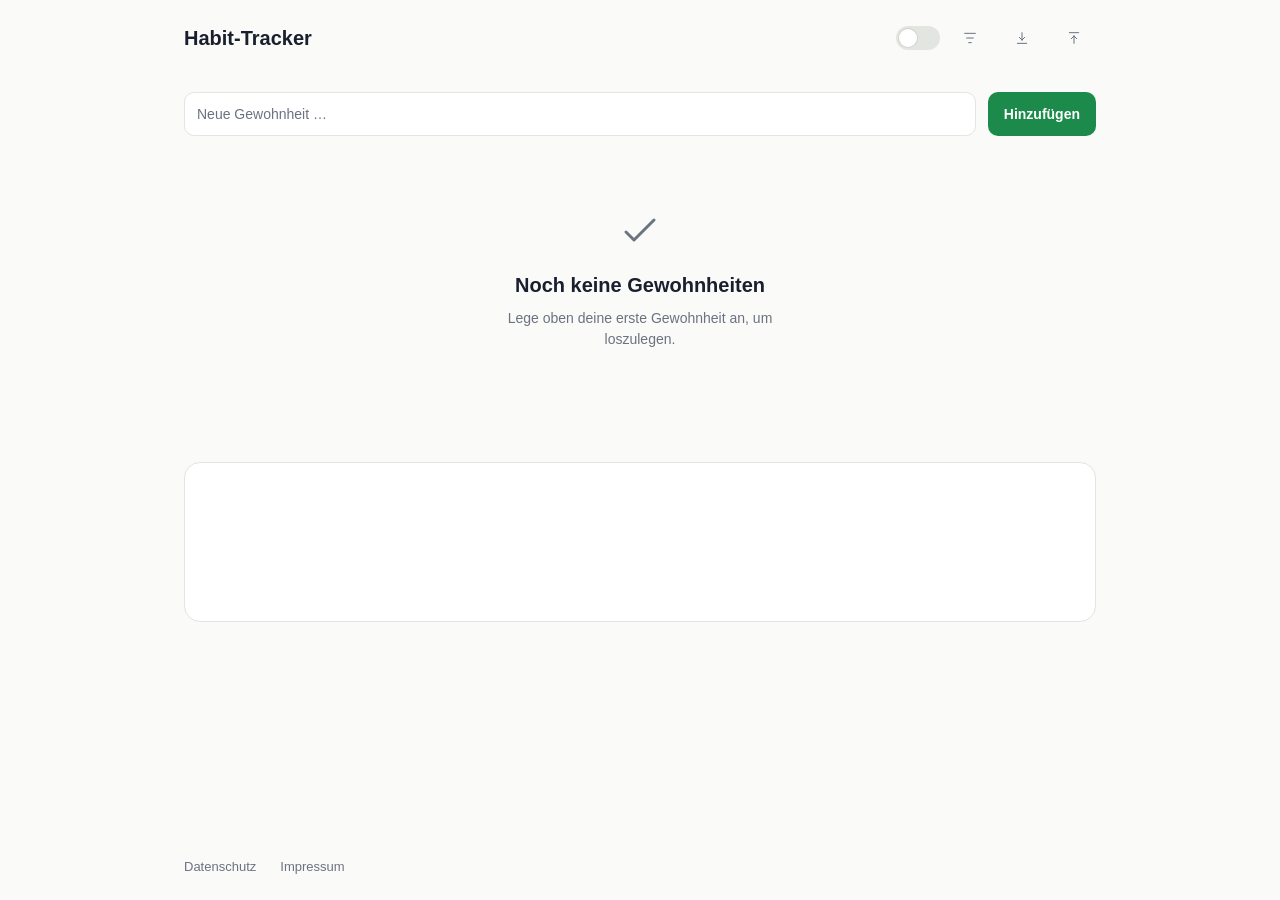
==== index.html @ 61e8c781 "feat: Laufendes Skeleton mit Daten- und Modulverträgen erstellen Closes #2" ====
<!DOCTYPE html>
<html lang="de">
<head>
  <meta charset="UTF-8">
  <meta name="viewport" content="width=device-width, initial-scale=1.0">
  <title>Habit-Tracker</title>
  <link rel="stylesheet" href="css/styles.css">
</head>
<body>
  <header class="app-header">
    <h1 class="app-title">Habit-Tracker</h1>
    <div class="header-actions">
      <button id="theme-toggle" class="toggle-switch" type="button" role="switch" aria-checked="false" aria-label="Dark Mode umschalten">
        <span class="toggle-switch-thumb"></span>
      </button>
      <button id="filter-toggle" class="icon-btn" type="button" aria-label="Archivansicht umschalten">
        <svg viewBox="0 0 24 24" width="16" height="16" fill="none" stroke="currentColor" stroke-width="1.5" stroke-linecap="round" stroke-linejoin="round" aria-hidden="true">
          <path d="M4 5h16M7 12h10M10 19h4"></path>
        </svg>
      </button>
      <button id="export-btn" class="icon-btn" type="button" aria-label="Daten exportieren">
        <svg viewBox="0 0 24 24" width="16" height="16" fill="none" stroke="currentColor" stroke-width="1.5" stroke-linecap="round" stroke-linejoin="round" aria-hidden="true">
          <path d="M12 4v11m0 0l-4-4m4 4l4-4M5 20h14"></path>
        </svg>
      </button>
      <button id="import-btn" class="icon-btn" type="button" aria-label="Daten importieren">
        <svg viewBox="0 0 24 24" width="16" height="16" fill="none" stroke="currentColor" stroke-width="1.5" stroke-linecap="round" stroke-linejoin="round" aria-hidden="true">
          <path d="M12 20V9m0 0l-4 4m4-4l4 4M5 4h14"></path>
        </svg>
      </button>
      <input type="file" id="import-file" accept="application/json,.json" hidden>
    </div>
  </header>

  <main class="app-main">
    <form id="habit-form" class="habit-form" novalidate>
      <input type="text" id="habit-name" class="input" placeholder="Neue Gewohnheit …" maxlength="100" autocomplete="off">
      <button type="submit" class="btn btn-primary">Hinzufügen</button>
    </form>

    <div id="habit-list" class="habit-list">
      <div id="empty-state" class="empty-state">
        <div class="empty-state-icon" aria-hidden="true">
          <svg viewBox="0 0 24 24" width="48" height="48" fill="none" stroke="currentColor" stroke-width="1.5" stroke-linecap="round" stroke-linejoin="round">
            <path d="M5 12l4 4L19 6"></path>
          </svg>
        </div>
        <h2 class="empty-state-heading">Noch keine Gewohnheiten</h2>
        <p class="empty-state-text">Lege oben deine erste Gewohnheit an, um loszulegen.</p>
      </div>
      <div class="habit-grid"></div>
      <div class="habit-stats"></div>
      <canvas class="habit-chart" aria-label="Acht-Wochen-Balkendiagramm"></canvas>
    </div>
  </main>

  <footer class="app-footer">
    <a href="datenschutz.html">Datenschutz</a>
    <a href="impressum.html">Impressum</a>
  </footer>

  <script src="js/store.js"></script>
  <script src="js/dates.js"></script>
  <script src="js/habits.js"></script>
  <script src="js/ui.js"></script>
  <script src="js/grid.js"></script>
  <script src="js/stats.js"></script>
  <script src="js/chart.js"></script>
  <script src="js/archive.js"></script>
  <script src="js/theme.js"></script>
  <script src="js/transfer.js"></script>
  <script src="js/app.js"></script>
</body>
</html>
---- css/styles.css ----
/* ==========================================================================
   Habit-Tracker — Designsystem
   Tokens aus DESIGN.md (bindend). Kurz-Aliase (--bg, --text, --card, --accent)
   verweisen auf die kanonischen --color-* Token.
   ========================================================================== */

:root {
  /* Farben (hell) */
  --color-bg: #FAFAF8;
  --color-fg: #1A1F2E;
  --color-accent: #1B8A4B;
  --color-border: #E3E5E1;
  --color-muted: #6B7280;
  --color-surface: #FFFFFF;
  --color-danger: #DC2626;
  --color-bg_dark: #10131A;
  --color-fg_dark: #E7EAF0;
  --color-accent_dark: #34D399;
  --color-border_dark: #2A2F3A;
  --color-muted_dark: #8A94A6;
  --color-surface_dark: #161B24;
  --color-danger_dark: #F87171;

  /* Kurz-Aliase */
  --bg: var(--color-bg);
  --text: var(--color-fg);
  --card: var(--color-surface);
  --accent: var(--color-accent);
  --border: var(--color-border);
  --muted: var(--color-muted);
  --surface: var(--color-surface);
  --danger: var(--color-danger);

  /* Spacing */
  --space-0: 4px;
  --space-1: 8px;
  --space-2: 12px;
  --space-3: 16px;
  --space-4: 24px;
  --space-5: 32px;
  --space-6: 48px;

  /* Radii */
  --radius-sm: 6px;
  --radius-md: 10px;
  --radius-lg: 16px;
  --radius-pill: 999px;

  /* Typografie */
  --font-family: -apple-system, BlinkMacSystemFont, 'Segoe UI', Roboto, 'Helvetica Neue', Arial, sans-serif;
  --heading-weight: 600;
  --body-weight: 400;
}

[data-theme='dark'] {
  --bg: var(--color-bg_dark);
  --text: var(--color-fg_dark);
  --card: var(--color-surface_dark);
  --accent: var(--color-accent_dark);
  --border: var(--color-border_dark);
  --muted: var(--color-muted_dark);
  --surface: var(--color-surface_dark);
  --danger: var(--color-danger_dark);
}

/* ==========================================================================
   Basis
   ========================================================================== */

* {
  box-sizing: border-box;
}

html {
  -webkit-text-size-adjust: 100%;
}

body {
  margin: 0;
  font-family: var(--font-family);
  font-weight: var(--body-weight);
  font-size: 14px;
  line-height: 1.5;
  color: var(--text);
  background: var(--bg);
  min-height: 100vh;
  display: flex;
  flex-direction: column;
}

a {
  color: var(--accent);
  text-decoration: none;
}

a:hover {
  text-decoration: underline;
}

.app-main {
  flex: 1 0 auto;
  width: 100%;
  max-width: 960px;
  margin: 0 auto;
  padding: var(--space-3);
}

/* ==========================================================================
   Header
   ========================================================================== */

.app-header {
  width: 100%;
  max-width: 960px;
  margin: 0 auto;
  padding: var(--space-3);
  display: flex;
  align-items: center;
  justify-content: space-between;
  flex-wrap: wrap;
  gap: var(--space-2);
}

.app-title {
  margin: 0;
  font-size: 20px;
  font-weight: var(--heading-weight);
  color: var(--text);
}

.header-actions {
  display: flex;
  align-items: center;
  gap: var(--space-1);
}

/* ==========================================================================
   Footer
   ========================================================================== */

.app-footer {
  width: 100%;
  max-width: 960px;
  margin: 0 auto;
  padding: var(--space-4) var(--space-3);
  display: flex;
  gap: var(--space-4);
  color: var(--muted);
  font-size: 13px;
}

.app-footer a {
  color: var(--muted);
}

.app-footer a:hover {
  color: var(--text);
}

/* ==========================================================================
   Buttons
   ========================================================================== */

.btn {
  display: inline-flex;
  align-items: center;
  justify-content: center;
  gap: var(--space-1);
  padding: 10px 16px;
  min-height: 44px;
  border-radius: var(--radius-md);
  font-weight: var(--heading-weight);
  font-size: 14px;
  font-family: inherit;
  cursor: pointer;
  border: none;
  transition: background 150ms ease, transform 150ms ease;
}

.btn:focus-visible {
  outline: 2px solid #2563EB;
  outline-offset: 2px;
}

.btn:disabled {
  opacity: 0.45;
  cursor: not-allowed;
}

.btn-primary {
  background: var(--color-accent);
  color: #FFFFFF;
}

.btn-primary:hover {
  background: #15703B;
}

.btn-primary:active {
  background: #125F32;
  transform: translateY(1px);
}

[data-theme='dark'] .btn-primary {
  background: var(--color-accent_dark);
  color: #10131A;
}

[data-theme='dark'] .btn-primary:hover {
  background: #5FE0B0;
}

.btn-secondary {
  background: var(--surface);
  border: 1px solid var(--border);
  color: var(--text);
}

.btn-secondary:hover {
  background: var(--bg);
  border-color: #C6C9C4;
}

.btn-secondary:active {
  transform: translateY(1px);
}

[data-theme='dark'] .btn-secondary {
  background: var(--surface_dark, var(--surface));
  border-color: var(--border);
  color: var(--text);
}

[data-theme='dark'] .btn-secondary:hover {
  background: #1E242E;
}

.icon-btn {
  width: 44px;
  height: 44px;
  display: inline-flex;
  align-items: center;
  justify-content: center;
  border-radius: var(--radius-md);
  background: transparent;
  border: none;
  color: var(--muted);
  font-size: 16px;
  cursor: pointer;
  transition: background 150ms ease, transform 150ms ease;
}

.icon-btn:hover {
  background: var(--bg);
  color: var(--text);
}

.icon-btn:active {
  transform: scale(0.97);
}

.icon-btn:focus-visible {
  outline: 2px solid #2563EB;
  outline-offset: 2px;
}

[data-theme='dark'] .icon-btn:hover {
  background: #1E242E;
  color: var(--text);
}

/* ==========================================================================
   Toggle-Switch (Dark Mode)
   ========================================================================== */

.toggle-switch {
  width: 44px;
  height: 24px;
  border-radius: var(--radius-pill);
  border: none;
  background: var(--border);
  position: relative;
  cursor: pointer;
  padding: 0;
  transition: background 150ms ease;
}

.toggle-switch:focus-visible {
  outline: 2px solid #2563EB;
  outline-offset: 2px;
}

.toggle-switch-thumb {
  position: absolute;
  width: 18px;
  height: 18px;
  border-radius: var(--radius-pill);
  background: #FFFFFF;
  top: 3px;
  left: 3px;
  box-shadow: 0 0 0 1px rgba(16, 19, 26, 0.08);
  transition: transform 150ms ease, background 150ms ease;
}

[data-theme='dark'] .toggle-switch {
  background: var(--color-accent_dark);
}

[data-theme='dark'] .toggle-switch-thumb {
  background: #10131A;
  transform: translateX(20px);
}

/* ==========================================================================
   Input / Formular
   ========================================================================== */

.input {
  height: 44px;
  padding: 0 12px;
  border-radius: var(--radius-md);
  border: 1px solid var(--border);
  background: var(--surface);
  color: var(--text);
  font-size: 14px;
  font-family: inherit;
  width: 100%;
}

.input::placeholder {
  color: var(--muted);
}

.input:focus {
  border-color: var(--color-accent);
  box-shadow: 0 0 0 3px rgba(27, 138, 75, 0.18);
  outline: none;
}

[data-theme='dark'] .input:focus {
  border-color: var(--color-accent_dark);
  box-shadow: 0 0 0 3px rgba(52, 211, 153, 0.18);
}

.habit-form {
  display: flex;
  gap: var(--space-2);
  margin-bottom: var(--space-4);
}

.habit-form .input {
  flex: 1;
}

/* ==========================================================================
   Habit-Liste / Karten
   ========================================================================== */

.habit-list {
  display: flex;
  flex-direction: column;
  gap: var(--space-3);
}

.habit-grid {
  display: flex;
  flex-direction: column;
  gap: var(--space-3);
}

.habit-stats {
  display: flex;
  flex-wrap: wrap;
  gap: var(--space-3);
}

.habit-chart {
  width: 100%;
  height: 160px;
  display: block;
  background: var(--surface);
  border: 1px solid var(--border);
  border-radius: var(--radius-lg);
}

/* ==========================================================================
   Karte
   ========================================================================== */

.card {
  background: var(--surface);
  border: 1px solid var(--border);
  border-radius: var(--radius-lg);
  padding: var(--space-3);
  box-shadow: 0 1px 2px rgba(16, 19, 26, 0.04);
}

/* ==========================================================================
   Rasterzelle (CheckCell)
   ========================================================================== */

.check-cell {
  min-width: 36px;
  min-height: 36px;
  border-radius: var(--radius-sm);
  border: 1px solid var(--border);
  background: var(--bg);
  cursor: pointer;
  display: inline-flex;
  align-items: center;
  justify-content: center;
  color: transparent;
  padding: 0;
  font-family: inherit;
  transition: border-color 150ms ease, background 150ms ease;
}

.check-cell:hover {
  border-color: var(--color-accent);
  background: rgba(27, 138, 75, 0.10);
}

.check-cell:focus-visible {
  outline: 2px solid #2563EB;
  outline-offset: 2px;
}

.check-cell.checked {
  background: var(--color-accent);
  border-color: var(--color-accent);
  color: #FFFFFF;
}

.check-cell.today {
  border: 2px solid var(--color-accent);
  background: var(--surface);
}

[data-theme='dark'] .check-cell:hover {
  background: rgba(52, 211, 153, 0.12);
}

[data-theme='dark'] .check-cell.checked {
  background: var(--color-accent_dark);
  border-color: var(--color-accent_dark);
  color: #10131A;
}

/* ==========================================================================
   Statistik
   ========================================================================== */

.stat {
  display: flex;
  align-items: baseline;
  gap: var(--space-0);
}

.stat-label {
  font-size: 12px;
  color: var(--muted);
}

.stat-value {
  font-size: 16px;
  font-weight: var(--heading-weight);
  color: var(--text);
}

/* ==========================================================================
   Segmented Control (Filter)
   ========================================================================== */

.segmented-control {
  display: inline-flex;
  background: var(--bg);
  border: 1px solid var(--border);
  border-radius: var(--radius-md);
  padding: 2px;
  gap: 2px;
}

.segmented-control .segment {
  padding: 8px 16px;
  min-height: 36px;
  border-radius: var(--radius-sm);
  font-size: 14px;
  font-family: inherit;
  color: var(--muted);
  background: transparent;
  border: none;
  cursor: pointer;
}

.segmented-control .segment.active {
  background: var(--surface);
  color: var(--text);
  font-weight: var(--heading-weight);
  box-shadow: 0 1px 2px rgba(16, 19, 26, 0.06);
}

[data-theme='dark'] .segmented-control {
  background: var(--surface);
  border-color: var(--border);
}

[data-theme='dark'] .segmented-control .segment.active {
  background: #1E242E;
  color: var(--text);
}

/* ==========================================================================
   Leerzustand
   ========================================================================== */

.empty-state {
  text-align: center;
  max-width: 360px;
  margin: var(--space-6) auto;
  padding: 0 var(--space-3);
}

.empty-state-icon {
  color: var(--muted);
  margin-bottom: var(--space-1);
}

.empty-state-heading {
  font-size: 20px;
  font-weight: var(--heading-weight);
  color: var(--text);
  margin: 0 0 var(--space-1);
}

.empty-state-text {
  font-size: 14px;
  color: var(--muted);
  margin: 0 0 var(--space-3);
}

/* ==========================================================================
   Alert (Fehlermeldung)
   ========================================================================== */

.alert {
  padding: 12px 16px;
  border-radius: var(--radius-md);
  border: 1px solid rgba(220, 38, 38, 0.30);
  background: rgba(220, 38, 38, 0.10);
  color: #B91C1C;
  font-size: 14px;
}

[data-theme='dark'] .alert {
  color: #FCA5A5;
  background: rgba(248, 113, 113, 0.12);
}

/* ==========================================================================
   Responsiv
   ========================================================================== */

@media (min-width: 640px) {
  .app-header,
  .app-main,
  .app-footer {
    padding-left: var(--space-4);
    padding-right: var(--space-4);
  }
}

@media (max-width: 639px) {
  .header-actions {
    width: 100%;
    justify-content: flex-end;
  }

  .habit-form {
    flex-direction: column;
  }

  .habit-form .btn {
    width: 100%;
  }
}
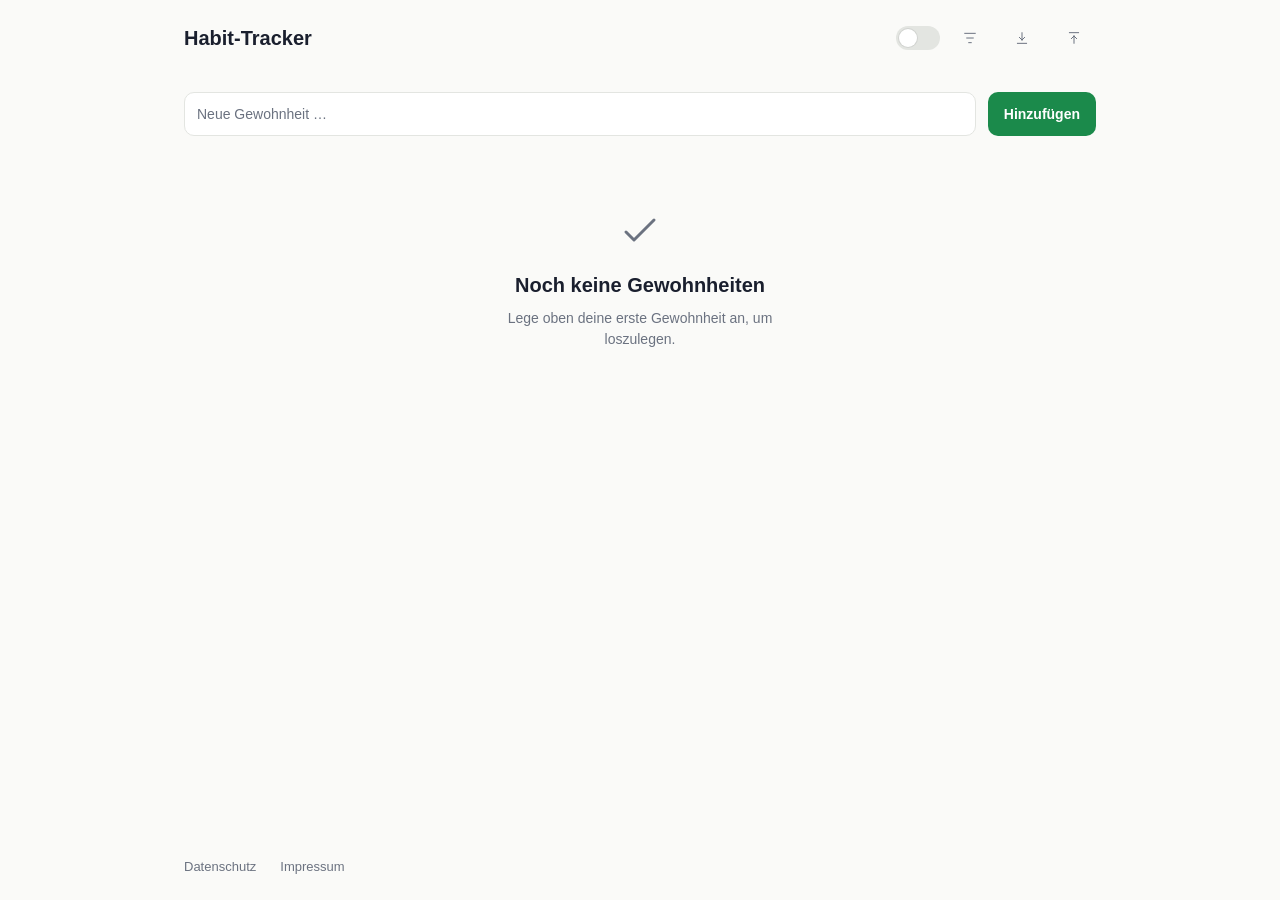
==== commit bbe98496: "fix: Statische Platzhalter-Container aus index.html entfernen Closes #19" ====
--- a/index.html
+++ b/index.html
@@ -48,9 +48,6 @@
         <h2 class="empty-state-heading">Noch keine Gewohnheiten</h2>
         <p class="empty-state-text">Lege oben deine erste Gewohnheit an, um loszulegen.</p>
       </div>
-      <div class="habit-grid"></div>
-      <div class="habit-stats"></div>
-      <canvas class="habit-chart" aria-label="Acht-Wochen-Balkendiagramm"></canvas>
     </div>
   </main>
 
